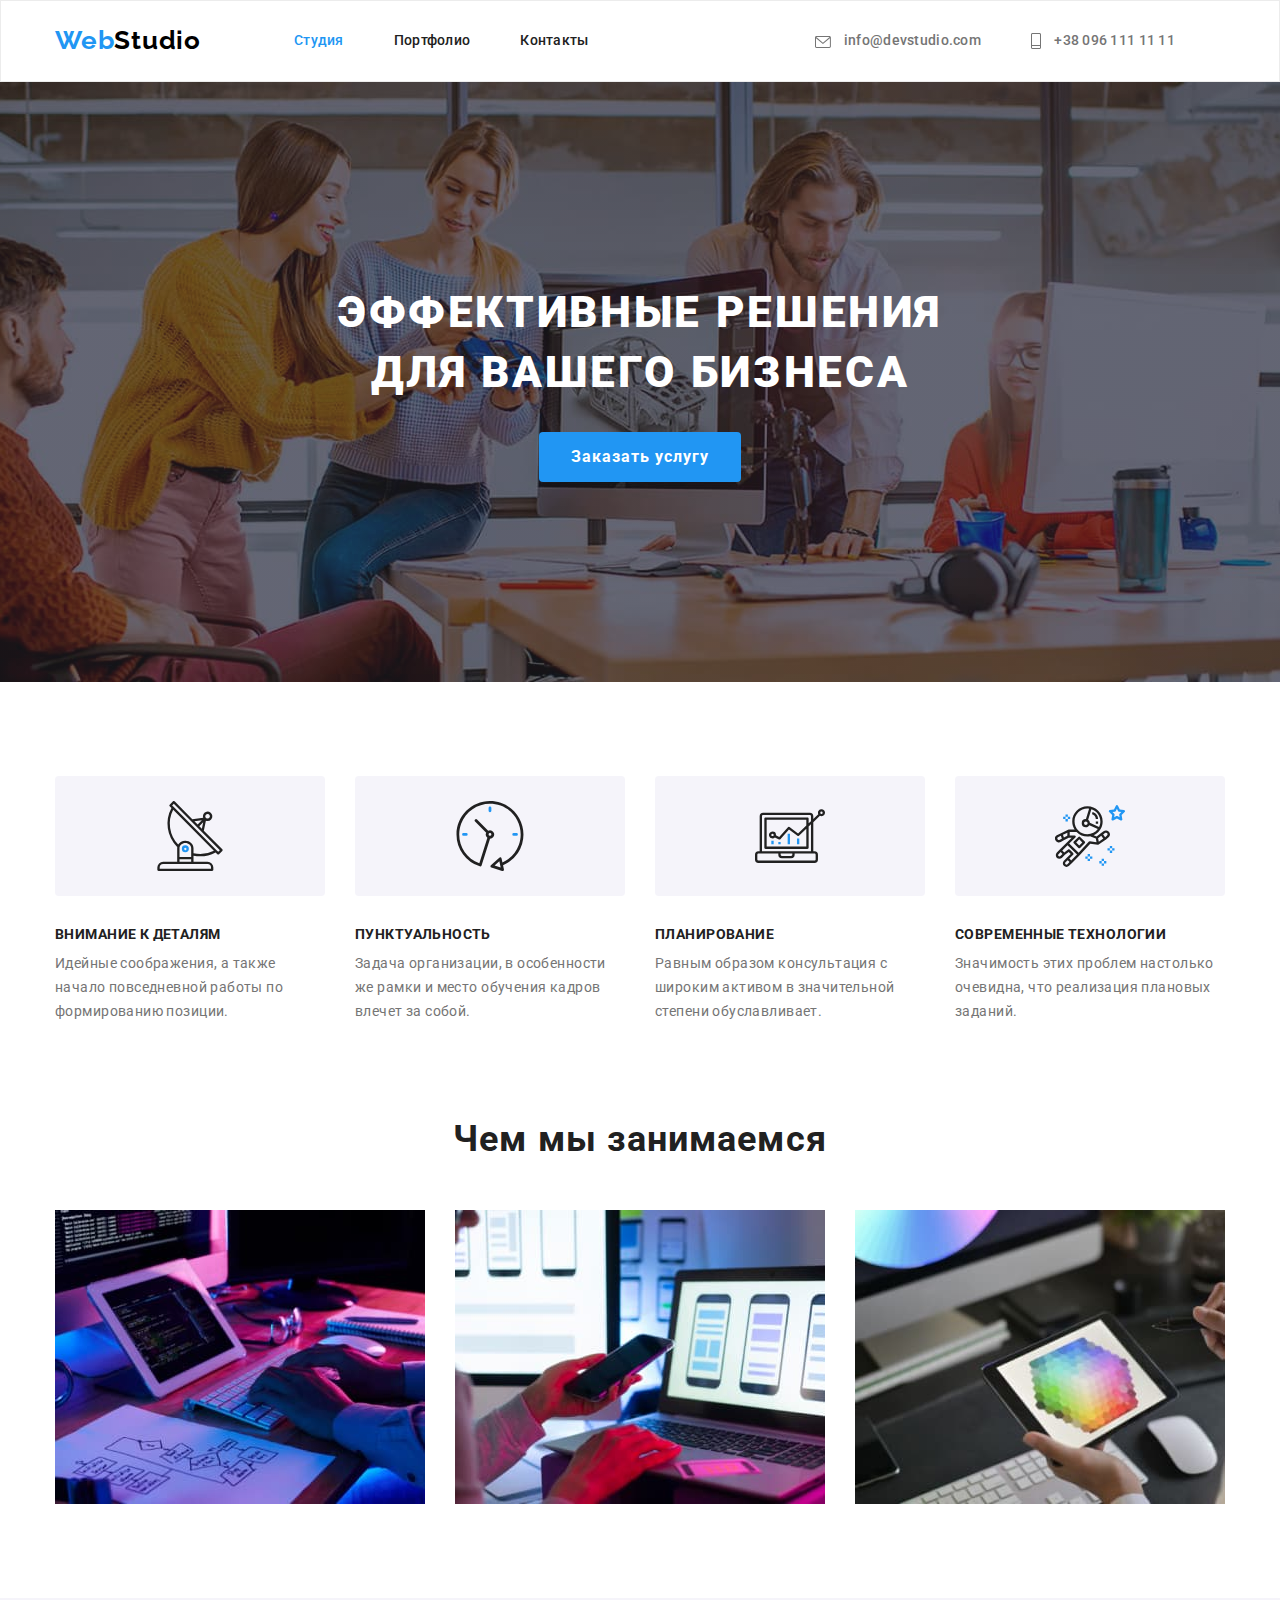
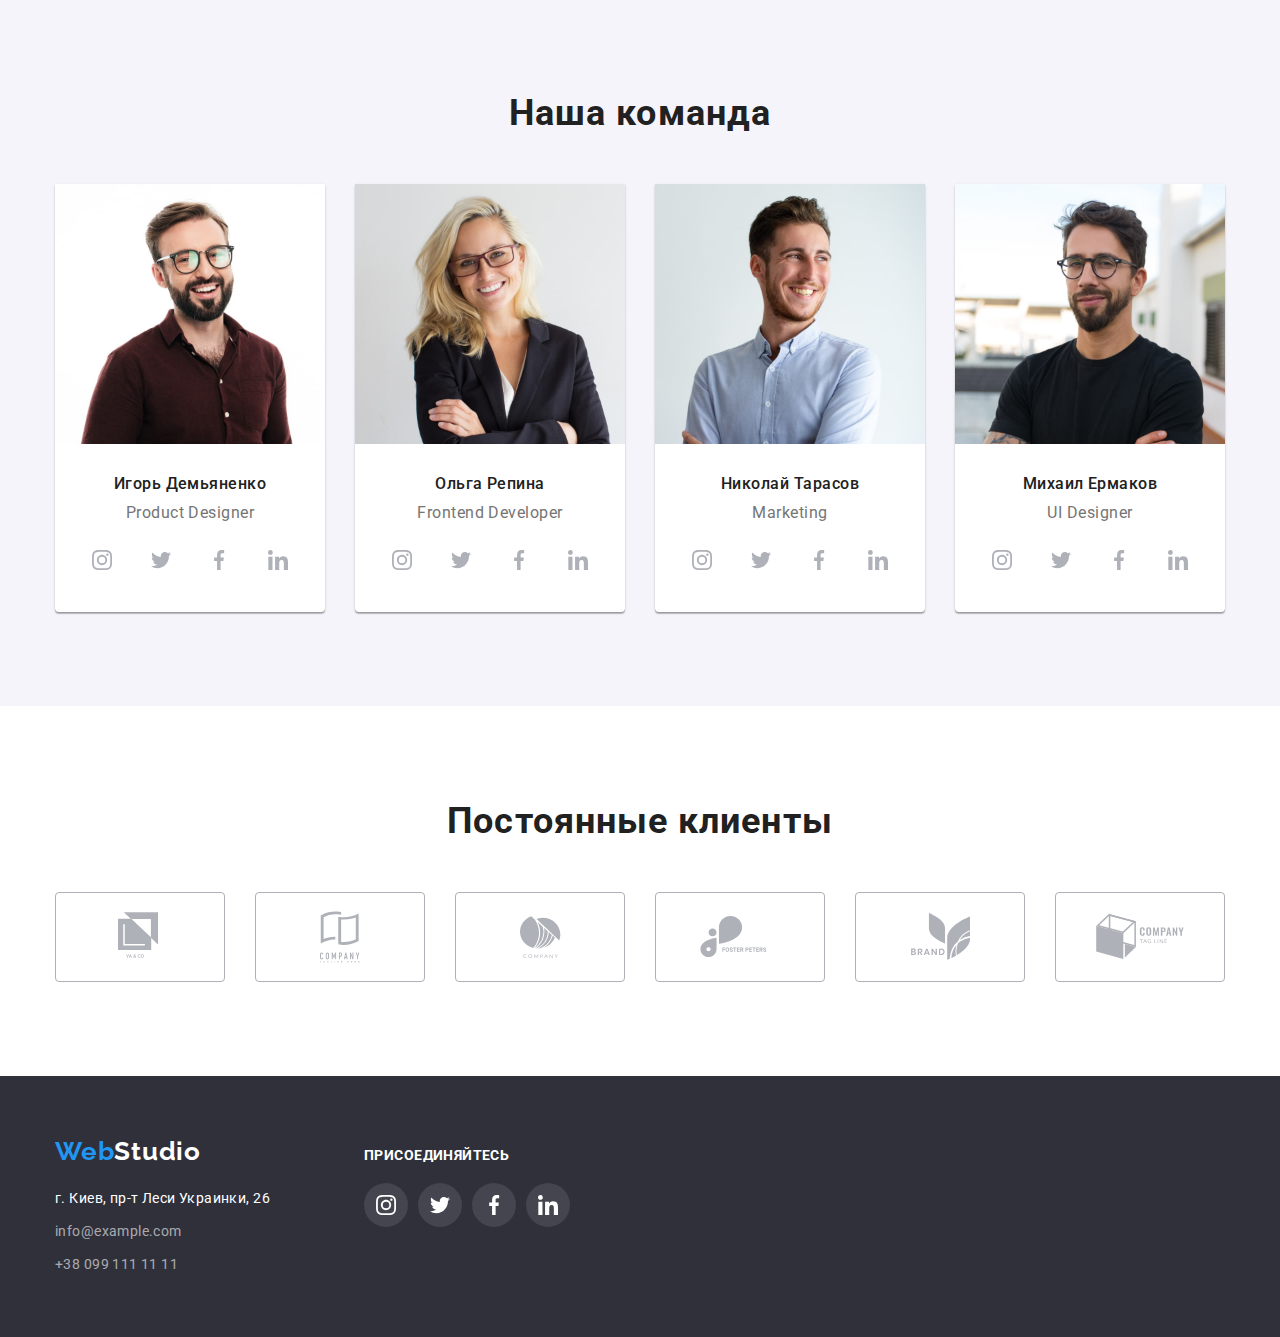
==== index.html @ 9474ae9e "Commit#1" ====
<!DOCTYPE html>
<html lang="ru">
  <head>
    <meta charset="UTF-8" />
    <meta name="viewport" content="width=device-width, initial-scale=1.0" />
    <title>WebStudio</title>
    <link
      rel="stylesheet"
      href="https://cdnjs.cloudflare.com/ajax/libs/modern-normalize/1.0.0/modern-normalize.css"
    />
    <link
      href="https://fonts.googleapis.com/css2?family=Raleway:wght@700&family=Roboto:wght@400;500;700;900&display=swap"
      rel="stylesheet"
    />
    <link rel="stylesheet" href="./css/styles.css" />
  </head>
  <body>
    <!-- HEADER -->
    <header class="header">
      <div class="container">
        <nav class="navigation">
          <a
            class="logo logo-header link"
            href="./index.html"
            aria-label="WebStudio Logo"
            lang="en"
            ><span class="logo-item">Web</span>Studio</a
          >
          <ul class="navigation-list list">
            <li class="navigation-list-item">
              <a class="navigation-list-link link current" href="./index.html"
                >Студия</a
              >
            </li>
            <li class="navigation-list-item">
              <a class="navigation-list-link link" href="./portfolio.html"
                >Портфолио</a
              >
            </li>
            <li class="navigation-list-item">
              <a class="navigation-list-link link" href="">Контакты</a>
            </li>
          </ul>
        </nav>
        <address class="address">
          <ul class="header-address-list list">
            <li class="header-address-list-item">
              <a class="header-mail link" href="mailto:info@devstudio.com"
                ><svg class="icon-envelope header-icon">
                  <use href="./images/svg/sprite.svg#icon-envelope"></use>
                </svg>
                info@devstudio.com</a
              >
            </li>
            <li class="header-address-list-item">
              <a class="header-tel-link link" href="tel:+380961111111"
                ><svg class="icon-mobile header-icon">
                  <use href="./images/svg/sprite.svg#icon-mobile"></use>
                </svg>
                +38 096 111 11 11</a
              >
            </li>
          </ul>
        </address>
      </div>
    </header>
    <main>
      <!-- HERO -->
        <section class="hero">
          <h1 class="hero-title">
            Эффективные решения<br />для вашего бизнеса
          </h1>
          <button class="hero-btn" type="button">Заказать услугу</button>
        </section>

      <!-- ADVANTAGES -->
      <section class="advantages">
        <div class="container">
          <h2 hidden>Преимущества</h2>
          <ul class="advantages-list list">
            <li class="advantages-list-item icon-antenna">
              <h3 class="advantages-subtitle">Внимание к деталям</h3>
              <p class="advantages-description">
                Идейные соображения, а также начало повседневной работы по
                формированию позиции.
              </p>
            </li>
            <li class="advantages-list-item icon-clock">
              <h3 class="advantages-subtitle">Пунктуальность</h3>
              <p class="advantages-description">
                Задача организации, в особенности же рамки и место обучения
                кадров влечет за собой.
              </p>
            </li>
            <li class="advantages-list-item icon-diagram">
              <h3 class="advantages-subtitle">Планирование</h3>
              <p class="advantages-description">
                Равным образом консультация с широким активом в значительной
                степени обуславливает.
              </p>
            </li>
            <li class="advantages-list-item icon-astronaut">
              <h3 class="advantages-subtitle">Современные технологии</h3>
              <p class="advantages-description">
                Значимость этих проблем настолько очевидна, что реализация
                плановых заданий.
              </p>
            </li>
          </ul>
        </div>
      </section>

      <!-- ACTIVITIES -->
      <section class="activities">
        <div class="container">
          <h2 class="title">Чем мы занимаемся</h2>
          <ul class="activities-list list">
            <li class="activities-list-item">
              <img
                class="activities-img"
                src="./images/activities/activity_1.jpg"
                alt="Написание кода"
                width="370"
                height="294"
              />
            </li>
            <li class="activities-list-item">
              <img
                class="activities-img"
                src="./images/activities/activity_2.jpg"
                alt="Оптимизация для смартфонов"
                width="370"
                height="294"
              />
            </li>
            <li class="activities-list-item">
              <img
                class="activities-img"
                src="./images/activities/activity_3.jpg"
                alt="Графический дизайн"
                width="370"
                height="294"
              />
            </li>
          </ul>
        </div>
      </section>

      <!-- MASTERS -->
      <section class="masters">
        <div class="container">
          <h2 class="title">Наша команда</h2>
          <ul class="masters-list list">
            <li class="masters-list-item">
              <img
                class="masters-img"
                src="./images/masters/master_1.jpg"
                alt="Игорь Демьяненко"
                width="270"
                height="260"
              />
              <div class="masters-container">
                <h3 class="masters-subtitle">Игорь Демьяненко</h3>
                <p class="masters-description">Product Designer</p>
                <ul class="social-list list">
                  <li class="social-list-item">
                    <a class="social-list-link" href="">
                      <svg class="social-list-svg">
                        <use
                          href="./images/svg/sprite.svg#icon-instagram"
                        ></use>
                      </svg>
                    </a>
                  </li>
                  <li class="social-list-item">
                    <a class="social-list-link" href="">
                      <svg class="social-list-svg">
                        <use href="./images/svg/sprite.svg#icon-twitter"></use>
                      </svg>
                    </a>
                  </li>
                  <li class="social-list-item">
                    <a class="social-list-link" href="">
                      <svg class="social-list-svg">
                        <use href="./images/svg/sprite.svg#icon-facebook"></use>
                      </svg>
                    </a>
                  </li>
                  <li class="social-list-item">
                    <a class="social-list-link" href="">
                      <svg class="social-list-svg">
                        <use href="./images/svg/sprite.svg#icon-linkedin"></use>
                      </svg>
                    </a>
                  </li>
                </ul>
              </div>
            </li>
            <li class="masters-list-item">
              <img
                class="masters-img"
                src="./images/masters/master_2.jpg"
                alt="Ольга Репина"
                width="270"
                height="260"
              />
              <div class="masters-container">
                <h3 class="masters-subtitle">Ольга Репина</h3>
                <p class="masters-description">Frontend Developer</p>
                <ul class="social-list list">
                  <li class="social-list-item">
                    <a class="social-list-link" href="">
                      <svg class="social-list-svg">
                        <use
                          href="./images/svg/sprite.svg#icon-instagram"
                        ></use>
                      </svg>
                    </a>
                  </li>
                  <li class="social-list-item">
                    <a class="social-list-link" href="">
                      <svg class="social-list-svg">
                        <use href="./images/svg/sprite.svg#icon-twitter"></use>
                      </svg>
                    </a>
                  </li>
                  <li class="social-list-item">
                    <a class="social-list-link" href="">
                      <svg class="social-list-svg">
                        <use href="./images/svg/sprite.svg#icon-facebook"></use>
                      </svg>
                    </a>
                  </li>
                  <li class="social-list-item">
                    <a class="social-list-link" href="">
                      <svg class="social-list-svg">
                        <use href="./images/svg/sprite.svg#icon-linkedin"></use>
                      </svg>
                    </a>
                  </li>
                </ul>
              </div>
            </li>
            <li class="masters-list-item">
              <img
                class="masters-img"
                src="./images/masters/master_3.jpg"
                alt="Николай Тарасов"
                width="270"
                height="260"
              />
              <div class="masters-container">
                <h3 class="masters-subtitle">Николай Тарасов</h3>
                <p class="masters-description">Marketing</p>
                <ul class="social-list list">
                  <li class="social-list-item">
                    <a class="social-list-link" href="">
                      <svg class="social-list-svg">
                        <use
                          href="./images/svg/sprite.svg#icon-instagram"
                        ></use>
                      </svg>
                    </a>
                  </li>
                  <li class="social-list-item">
                    <a class="social-list-link" href="">
                      <svg class="social-list-svg">
                        <use href="./images/svg/sprite.svg#icon-twitter"></use>
                      </svg>
                    </a>
                  </li>
                  <li class="social-list-item">
                    <a class="social-list-link" href="">
                      <svg class="social-list-svg">
                        <use href="./images/svg/sprite.svg#icon-facebook"></use>
                      </svg>
                    </a>
                  </li>
                  <li class="social-list-item">
                    <a class="social-list-link" href="">
                      <svg class="social-list-svg">
                        <use href="./images/svg/sprite.svg#icon-linkedin"></use>
                      </svg>
                    </a>
                  </li>
                </ul>
              </div>
            </li>
            <li class="masters-list-item">
              <img
                class="masters-img"
                src="./images/masters/master_4.jpg"
                alt="Михаил Ермаков"
                width="270"
                height="260"
              />
              <div class="masters-container">
                <h3 class="masters-subtitle">Михаил Ермаков</h3>
                <p class="masters-description">UI Designer</p>
                <ul class="social-list list">
                  <li class="social-list-item">
                    <a class="social-list-link" href="">
                      <svg class="social-list-svg">
                        <use
                          href="./images/svg/sprite.svg#icon-instagram"
                        ></use>
                      </svg>
                    </a>
                  </li>
                  <li class="social-list-item">
                    <a class="social-list-link" href="">
                      <svg class="social-list-svg">
                        <use href="./images/svg/sprite.svg#icon-twitter"></use>
                      </svg>
                    </a>
                  </li>
                  <li class="social-list-item">
                    <a class="social-list-link" href="">
                      <svg class="social-list-svg">
                        <use href="./images/svg/sprite.svg#icon-facebook"></use>
                      </svg>
                    </a>
                  </li>
                  <li class="social-list-item">
                    <a class="social-list-link" href="">
                      <svg class="social-list-svg">
                        <use href="./images/svg/sprite.svg#icon-linkedin"></use>
                      </svg>
                    </a>
                  </li>
                </ul>
              </div>
            </li>
          </ul>
        </div>
      </section>

      <!-- CLIENTS -->
      <section class="clients">
        <div class="container">
          <h2 class="title">Постоянные клиенты</h2>
          <ul class="clients-list list">
            <li class="clients-list-item">
              <a class="clients-list-link link" href="">
                <svg class="clients-list-svg client-1">
                  <use href="./images/svg/sprite.svg#icon-logo_1"></use>
                </svg>
              </a>
            </li>
            <li class="clients-list-item">
              <a class="clients-list-link link" href="">
                <svg class="clients-list-svg client-2">
                  <use href="./images/svg/sprite.svg#icon-logo_2"></use>
                </svg>
              </a>
            </li>
            <li class="clients-list-item">
              <a class="clients-list-link link" href="">
                <svg class="clients-list-svg client-3">
                  <use href="./images/svg/sprite.svg#icon-logo_3"></use>
                </svg>
              </a>
            </li>
            <li class="clients-list-item">
              <a class="clients-list-link link" href="">
                <svg class="clients-list-svg client-4">
                  <use href="./images/svg/sprite.svg#icon-logo_4"></use>
                </svg>
              </a>
            </li>
            <li class="clients-list-item">
              <a class="clients-list-link link" href="">
                <svg class="clients-list-svg client-5">
                  <use href="./images/svg/sprite.svg#icon-logo_5"></use>
                </svg>
              </a>
            </li>
            <li class="clients-list-item">
              <a class="clients-list-link link" href="">
                <svg class="clients-list-svg client-6">
                  <use href="./images/svg/sprite.svg#icon-logo_6"></use>
                </svg>
              </a>
            </li>
          </ul>
        </div>
      </section>
    </main>
    <footer class="footer">
      <div class="container">
        <div>
          <a
            class="logo logo-footer link"
            href="./index.html"
            aria-label="WebStudio Logo"
            lang="en"
          >
            <span class="logo-item">Web</span>Studio</a
          >
          <address>
            <ul class="footer-list list">
              <li class="footer-list-item">
                <a
                  class="footer-address link"
                  href="https://goo.gl/maps/Zfj8epgxewDP32ScA"
                  target="blank"
                  >г. Киев, пр-т Леси Украинки, 26</a
                >
              </li>
              <li class="footer-list-item">
                <a class="footer-mail link" href="mailto:info@example.com"
                  >info@example.com</a
                >
              </li>
              <li class="footer-list-item">
                <a class="footer-tel-link link" href="tel:+380991111111"
                  >+38 099 111 11 11</a
                >
              </li>
            </ul>
          </address>
        </div>
        <div class="footer-social-list-container">
          <p class="footer-text">присоединяйтесь</p>
          <ul class="footer-social-list list">
            <li class="footer-social-list-item">
              <a class="footer-social-list-link link" href="">
                <svg class="footer-social-list-svg">
                  <use href="./images/svg/sprite.svg#icon-instagram"></use>
                </svg>
              </a>
            </li>
            <li class="footer-social-list-item">
              <a class="footer-social-list-link link" href="">
                <svg class="footer-social-list-svg">
                  <use href="./images/svg/sprite.svg#icon-twitter"></use>
                </svg>
              </a>
            </li>
            <li class="footer-social-list-item">
              <a class="footer-social-list-link link" href="">
                <svg class="footer-social-list-svg">
                  <use href="./images/svg/sprite.svg#icon-facebook"></use>
                </svg>
              </a>
            </li>
            <li class="footer-social-list-item">
              <a class="footer-social-list-link link" href="">
                <svg class="footer-social-list-svg">
                  <use href="./images/svg/sprite.svg#icon-linkedin"></use>
                </svg>
              </a>
            </li>
          </ul>
        </div>
      </div>
    </footer>
  </body>
</html>
---- css/styles.css ----
:root {
  --main-font: "Roboto", sans-serif;
  --secondary-font: "Raleway", sans-serif;
  --main-light-theme-color: #757575;
  --main-dark-theme-color: rgba(255, 255, 255, 0.6);
  --logo-color: #000000;
  --title-light-theme-color: #212121;
  --title-dark-theme-color: #ffffff;
  --accent-color: #2196f3;
  --background-dark-theme: #2f303a;
  --background-light-theme: #f5f4fa;
  --border-color: #eeeeee;
  --icon-theme: #afb1b8;
}

*,
*::before,
*::after {
  margin: 0;
  padding: 0;
}

body {
  font-family: var(--main-font);
}

.list {
  list-style: none;
}
.link {
  font-style: normal;
  text-decoration: none;
  cursor: pointer;
}

img {
  display: block;
}

.container {
  width: 1200px;
  padding: 0 15px;
  margin: 0 auto;
}

/*  ============ COMPONENTS  ============ */
.title {
  font-weight: 700;
  font-size: 36px;
  line-height: 1.167;
  text-align: center;
  letter-spacing: 0.03em;
  color: var(--title-light-theme-color);
}

.logo {
  font-family: var(--secondary-font);
  font-weight: 700;
  font-size: 26px;
  line-height: 1.192;
  letter-spacing: 0.03em;
}
/*  ============ END COMPONENTS  ============ */

/*  ============ HEADER  ============ */

.header {
  border: 1px solid #ececec;
}

.header .container {
  display: flex;
  align-items: center;
}

.header .link {
  display: block;
  padding-top: 24px;
  padding-bottom: 25px;
}

.navigation {
  display: flex;
  align-items: center;
}

.navigation-list {
  display: flex;
}

.header-address-list {
  display: flex;
  align-items: center;
}

.logo {
  margin-right: 93px;
}

.navigation-list-item:not(:last-child) {
  margin-right: 50px;
}

.header .address {
  margin-left: auto;
}

.header-address-list-item {
  margin-right: 50px;
}

.logo-header {
  color: var(--logo-color);
}

.navigation-list-link {
  font-weight: 500;
  font-size: 14px;
  line-height: 1.143;
  letter-spacing: 0.02em;
  color: var(--title-light-theme-color);
}

.navigation-list-link.current,
.logo-item,
.navigation-list-link:hover,
.navigation-list-link:focus,
.header-tel-link:hover,
.header-tel-link:focus,
.header-mail:hover,
.header-mail:focus {
  color: var(--accent-color);
}

.header-mail,
.header-tel-link {
  font-weight: 500;
  font-size: 14px;
  line-height: 1.143;
  letter-spacing: 0.02em;
  color: var(--main-light-theme-color);
}

.icon-envelope {
  width: 16px;
  height: 12px;
}

.icon-mobile {
  width: 10px;
  height: 16px;
}

.header-icon {
  margin-right: 10px;
  vertical-align: middle;
  fill: var(--main-light-theme-color);
}

.header-mail:hover .icon-envelope,
.header-tel-link:hover .icon-mobile {
  fill: var(--accent-color);
}

/*  ============ END HEADER  ============ */

/*  ============ HERO  ============ */
.hero {
  padding-top: 200px;
  padding-bottom: 200px;
  text-align: center;
  max-width: 1600px;
  min-height: 600px;
  margin-left: auto;
  margin-right: auto;
  background: var(--background-dark-theme);
  background-image: linear-gradient(
      to right,
      rgba(47, 48, 58, 0.4),
      rgba(47, 48, 58, 0.4)
    ),
    url(../images/hero/hero-bg.jpg);
  background-repeat: no-repeat;
  background-size: cover;
  background-position: center;
}

.hero-title {
  font-weight: 900;
  font-size: 44px;
  line-height: 1.364;
  letter-spacing: 0.06em;
  text-transform: uppercase;
  color: var(--title-dark-theme-color);
  margin-bottom: 30px;
}

.hero-btn {
  font-family: var(--main-font);
  font-weight: 700;
  font-size: 16px;
  line-height: 1.875;
  letter-spacing: 0.06em;
  color: var(--title-dark-theme-color);
  background-color: var(--accent-color);
  min-width: 200px;
  height: 50px;
  padding: 10px 32px;
  border: 0px;
  border-radius: 4px;
}
/*  ============ END HERO  ============ */

/*  ============ ADVANTAGES  ============ */
.advantages-list {
  display: flex;
}

.advantages-list-item:not(:last-child) {
  margin-right: 30px;
}

.advantages-list-item {
  width: 270px;
}

.advantages .container {
  padding-top: 94px;
  padding-bottom: 94px;
}

.advantages-subtitle {
  font-weight: 700;
  font-size: 14px;
  line-height: 1.143;
  letter-spacing: 0.03em;
  text-transform: uppercase;
  color: var(--title-light-theme-color);
  margin-bottom: 10px;
}

.advantages-description {
  font-weight: 400;
  font-size: 14px;
  line-height: 1.714;
  letter-spacing: 0.03em;
  color: var(--main-light-theme-color);
}

.advantages-list-item::before {
  display: block;
  content: "";
  height: 120px;
  margin-bottom: 30px;
  border-radius: 4px;
  background: var(--background-light-theme);
  background-size: 70px;
  background-repeat: no-repeat;
  background-position: center;
}

.icon-antenna::before {
  background-image: url("../images/svg/antenna.svg");
}

.icon-clock::before {
  background-image: url("../images/svg/clock.svg");
}

.icon-diagram::before {
  background-image: url("../images/svg/diagram.svg");
}

.icon-astronaut::before {
  background-image: url("../images/svg/astronaut.svg");
}

/*  ============ END ADVANTAGES  ============ */

/*  ============ ACTIVITIES  ============ */
.activities .title {
  margin-bottom: 50px;
}

.activities-list {
  display: flex;
}

.activities-list-item:not(:last-child) {
  margin-right: 30px;
}

.activities .container {
  padding-bottom: 94px;
}

/*  ============ END ACTIVITIES  ============ */

/*  ============ MASTERS  ============ */
.masters {
  background-color: var(--background-light-theme);
  text-align: center;
}

.masters .container {
  padding-top: 94px;
  padding-bottom: 94px;
}

.masters-list {
  display: flex;
}

.masters .title {
  margin-bottom: 50px;
}

.masters-list-item:not(:last-child) {
  margin-right: 30px;
}

.masters-list-item {
  width: 270px;
  background-color: var(--title-dark-theme-color);
  border-radius: 0px 0px 4px 4px;
  box-shadow: 0px 1px 3px rgba(0, 0, 0, 0.12), 0px 1px 1px rgba(0, 0, 0, 0.14),
    0px 2px 1px rgba(0, 0, 0, 0.2);
}

.masters-subtitle {
  font-weight: 500;
  font-size: 16px;
  line-height: 1.188;
  letter-spacing: 0.03em;
  color: var(--title-light-theme-color);
  margin-bottom: 10px;
}

.masters-description {
  margin-bottom: 16px;
  font-weight: 400;
  font-size: 16px;
  line-height: 1.188;
  letter-spacing: 0.03em;
  color: var(--main-light-theme-color);
}

.masters-container {
  padding-top: 30px;
  padding-bottom: 30px;
  padding-left: 10px;
  padding-right: 10px;
}

.social-list-link {
  display: flex;
  align-items: center;
  justify-content: center;
  width: 44px;
  height: 44px;
  border-radius: 50%;
}

.social-list-svg {
  width: 20px;
  height: 20px;
  fill: var(--icon-theme);
}

.social-list {
  display: flex;
  justify-content: space-evenly;
}

.social-list-link:hover {
  background-color: var(--accent-color);
}

.social-list-link:hover .social-list-svg {
  fill: var(--title-dark-theme-color);
}
/*  ============ END MASTERS  ============ */

/*  ============ CLIENTS  ============ */
.clients {
  padding-top: 94px;
  padding-bottom: 94px;
}

.clients .title {
  margin-bottom: 50px;
}

.clients-list-link {
  display: flex;
  align-items: center;
  justify-content: center;
  width: 170px;
  height: 90px;
  border: 1px solid var(--icon-theme);
  border-radius: 4px;
}

.clients-list {
  display: flex;
  justify-content: space-between;
}

.client-1 {
  width: 44.27px;
  height: 49.23px;
}

.client-2 {
  width: 40px;
  height: 52px;
}

.client-3 {
  width: 41px;
  height: 42.6px;
}

.client-4 {
  width: 79.66px;
  height: 42.02px;
}

.client-5 {
  width: 59px;
  height: 47px;
}

.client-6 {
  width: 88.48px;
  height: 45.44px;
}

.clients-list-svg {
  fill: var(--icon-theme);
}

.clients-list-link:hover .clients-list-svg,
.clients-list-link:focus .clients-list-svg {
  fill: var(--accent-color);
}

.clients-list-link:hover,
.clients-list-link:focus {
  border: 1px solid var(--accent-color);
}

/*  ============ END CLIENTS  ============ */

/*  ============ PORTFOLIO PROJECTS  ============ */
.projects .container {
  padding-top: 94px;
  padding-bottom: 94px;
}

.projects-btn-list {
  display: flex;
  justify-content: center;
  margin-bottom: 50px;
}

.projects-btn {
  font-weight: 500;
  font-size: 16px;
  line-height: 1.625;
  letter-spacing: 0.03em;
  padding: 6px 22px;
  border-radius: 4px;
  border: 0px;
  background-color: var(--background-light-theme);
  cursor: pointer;
}

.projects-btn-list-item:not(:last-child) {
  margin-right: 8px;
}

.projects-btn:hover,
.projects-btn:focus {
  color: var(--title-dark-theme-color);
  background-color: var(--accent-color);
}

.projects-list {
  display: flex;
  flex-wrap: wrap;
}

.projects-list-link {
  display: block;
}

.projects-list-link:hover {
  box-shadow: 0px 1px 1px rgba(0, 0, 0, 0.12), 0px 4px 4px rgba(0, 0, 0, 0.06),
    1px 4px 6px rgba(0, 0, 0, 0.16);
}

.projects-list-item:not(:nth-child(3n)) {
  margin-right: 30px;
}

.projects-list-item:not(:nth-last-child(-n + 3)) {
  margin-bottom: 30px;
}

.projects-list-item {
  width: 370px;
  background: var(--title-dark-theme-color);
  border: 1px solid var(--border-color);
}

.projects-container {
  padding: 20px 24px;
}

.projects-subtitle {
  font-weight: 700;
  font-size: 18px;
  line-height: 2;
  letter-spacing: 0.06em;
  color: var(--title-light-theme-color);
  margin-bottom: 4px;
}
.projects-description {
  font-weight: 400;
  font-size: 16px;
  line-height: 1.875;
  letter-spacing: 0.03em;
  color: var(--main-light-theme-color);
}
/*  ============ END PORTFOLIO PROJECTS  ============ */

/*  ============ FOOTER  ============ */
.footer {
  background-color: var(--background-dark-theme);
}

.footer .container {
  display: flex;
  align-items: baseline;
  padding-top: 60px;
  padding-bottom: 60px;
}

.logo-footer {
  color: var(--title-dark-theme-color);
  display: block;
  margin-bottom: 20px;
}

.footer-list-item:not(:last-child) {
  margin-bottom: 9px;
}

.footer-address,
.footer-mail,
.footer-tel-link {
  font-weight: 400;
  font-size: 14px;
  line-height: 1.714;
  letter-spacing: 0.03em;
}

.footer-address {
  color: var(--title-dark-theme-color);
}

.footer-mail,
.footer-tel-link {
  color: var(--main-dark-theme-color);
}

.footer-address:hover,
.footer-address:focus,
.footer-mail:hover,
.footer-mail:focus,
.footer-tel-link:hover,
.footer-tel-link:focus {
  color: var(--accent-color);
}

.footer-social-list-container {
  margin-left: 70px;
}

.footer-text {
  font-weight: 700;
  font-size: 14px;
  line-height: 1.142;
  letter-spacing: 0.03em;
  text-transform: uppercase;
  color: var(--title-dark-theme-color);
  margin-bottom: 20px;
}
.footer-social-list {
  display: flex;
}

.footer-social-list-item:not(:last-child) {
  margin-right: 10px;
}

.footer-social-list-link {
  display: flex;
  align-items: center;
  justify-content: center;
  width: 44px;
  height: 44px;
  border-radius: 50%;
  background-color: rgba(255, 255, 255, 0.1);
}

.footer-social-list-link:hover {
  background-color: var(--accent-color);
}

.footer-social-list-svg {
  width: 20px;
  height: 20px;
  fill: var(--title-dark-theme-color);
}
/*  ============ END FOOTER  ============ */
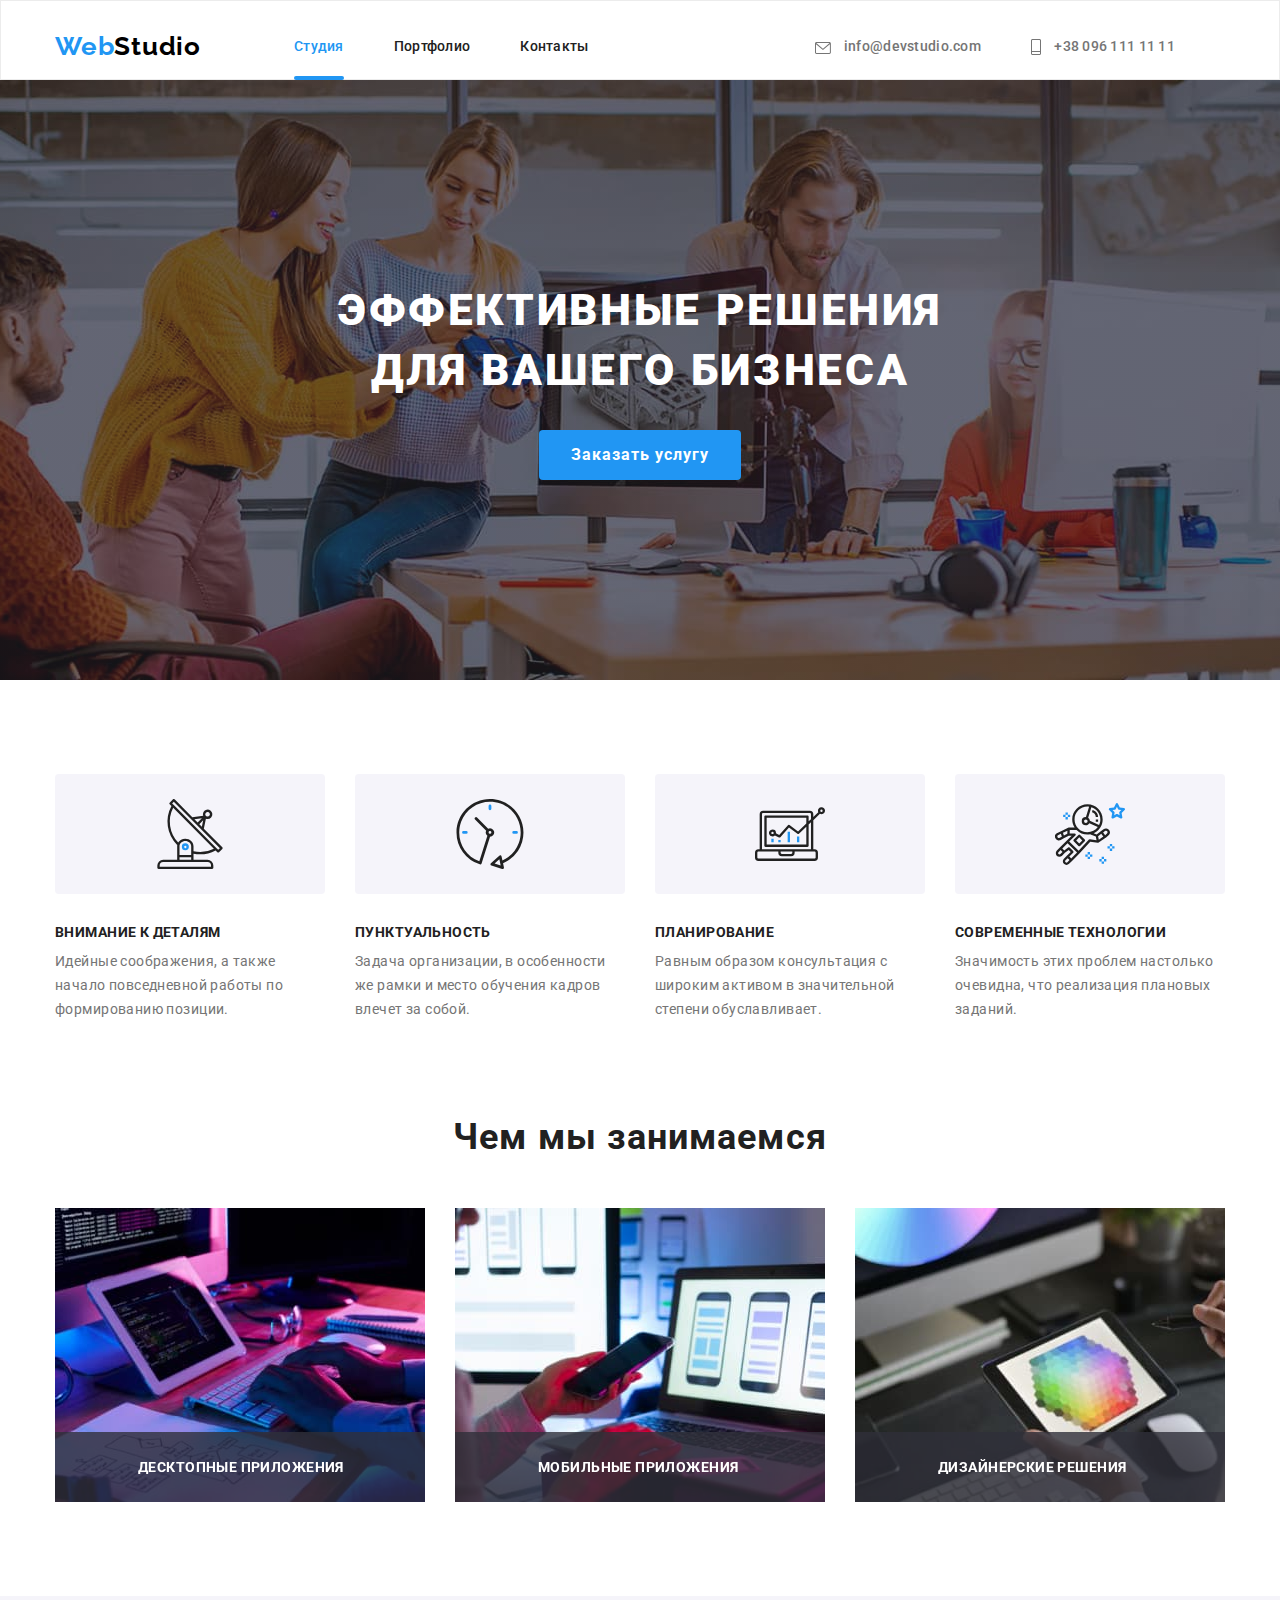
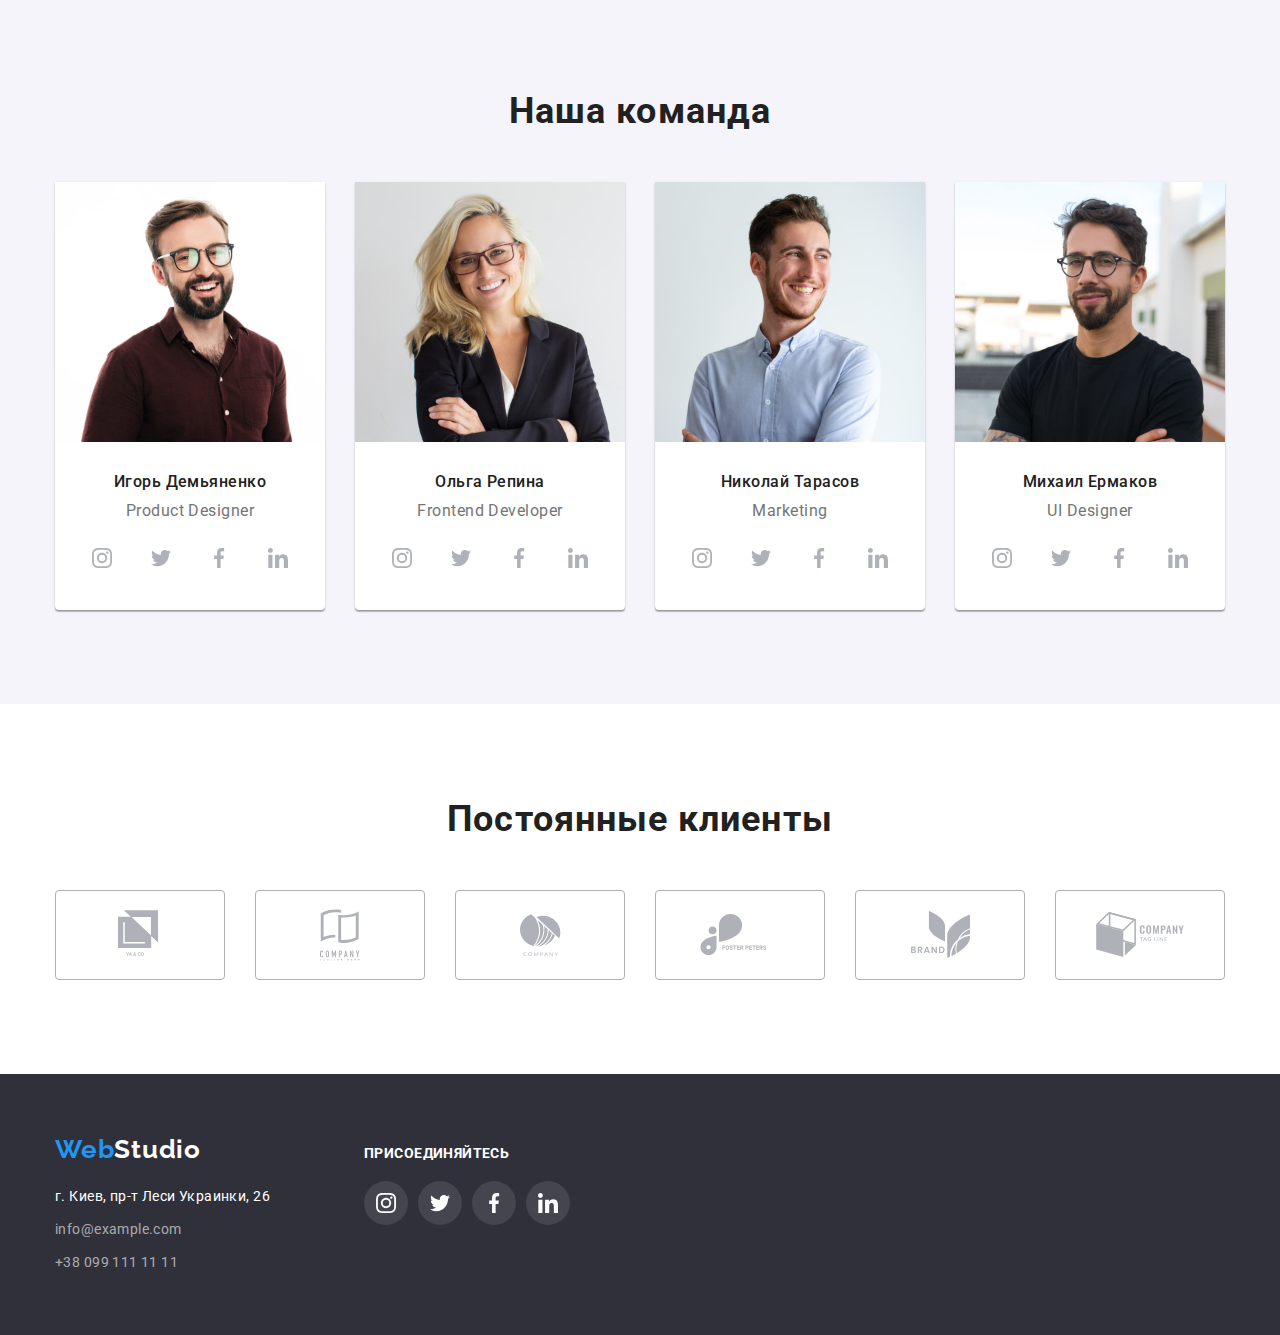
==== commit c39e3fd9: "Commit#2" ====
--- a/index.html
+++ b/index.html
@@ -70,7 +70,12 @@
           <h1 class="hero-title">
             Эффективные решения<br />для вашего бизнеса
           </h1>
-          <button class="hero-btn" type="button">Заказать услугу</button>
+          <button class="hero-btn" type="button" data-modal-open>Заказать услугу</button>
+          <div class="backdrop is-hidden" data-modal>
+            <div class="modal">
+              <button class="modal-btn" data-modal-close>Закрыть</button>
+            </div>
+          </div>
         </section>
 
       <!-- ADVANTAGES -->
@@ -123,6 +128,7 @@
                 width="370"
                 height="294"
               />
+              <p class="activities-description">Десктопные приложения</p>
             </li>
             <li class="activities-list-item">
               <img
@@ -132,6 +138,7 @@
                 width="370"
                 height="294"
               />
+              <p class="activities-description">Мобильные приложения</p>
             </li>
             <li class="activities-list-item">
               <img
@@ -141,6 +148,7 @@
                 width="370"
                 height="294"
               />
+              <p class="activities-description">Дизайнерские решения</p>
             </li>
           </ul>
         </div>
@@ -455,5 +463,6 @@
         </div>
       </div>
     </footer>
+    <script src="./js/modal.js"></script>
   </body>
 </html>
--- a/css/styles.css
+++ b/css/styles.css
@@ -66,6 +66,7 @@
 
 .header {
   border: 1px solid #ececec;
+  height: 80px;
 }
 
 .header .container {
@@ -75,8 +76,8 @@
 
 .header .link {
   display: block;
-  padding-top: 24px;
-  padding-bottom: 25px;
+  padding-top: 30px;
+  padding-bottom: 26px;
 }
 
 .navigation {
@@ -130,6 +131,22 @@
 .header-mail:hover,
 .header-mail:focus {
   color: var(--accent-color);
+}
+
+.current {
+  position: relative;
+}
+
+.current::after {
+  content: "";
+  display: inline-block;
+  position: absolute;
+  left: 0;
+  bottom: 0;
+  width: 100%;
+  height: 4px;
+  background-color: var(--accent-color);
+  border-radius: 2px;
 }
 
 .header-mail,
@@ -208,7 +225,52 @@
   padding: 10px 32px;
   border: 0px;
   border-radius: 4px;
-}
+  cursor: pointer;
+}
+
+.backdrop {
+  position: fixed;
+  top: 0;
+  left: 0;
+  width: 100%;
+  height: 100%;
+  background-color: rgba(0, 0, 0, 0.2);
+}
+
+.modal {
+  position: absolute;
+  top: 50%;
+  left: 50%;
+  transform: translate(-50%, -50%);
+  width: 528px;
+  height: 581px;
+  background-color: #fff;
+}
+
+.backdrop.is-hidden {
+  opacity: 0;
+  pointer-events: none;
+}
+.modal-btn {
+  position: absolute;
+  top: 50%;
+  left: 50%;
+  transform: translate(-50%, -50%);
+  min-width: 200px;
+  height: 50px;
+  padding: 10px 32px;
+  border: 0px;
+  border-radius: 4px;
+  font-family: var(--main-font);
+  font-weight: 700;
+  font-size: 16px;
+  line-height: 1.875;
+  letter-spacing: 0.06em;
+  color: var(--title-dark-theme-color);
+  background-color: var(--accent-color);
+  cursor: pointer;
+}
+
 /*  ============ END HERO  ============ */
 
 /*  ============ ADVANTAGES  ============ */
@@ -286,8 +348,37 @@
   display: flex;
 }
 
+.activities-list-item {
+  position: relative;
+}
+
 .activities-list-item:not(:last-child) {
   margin-right: 30px;
+}
+
+.activities-list-item::before {
+  display: inline-block;
+  content: "";
+
+  position: absolute;
+  bottom: 0;
+  left: 0;
+  width: 100%;
+  height: 70px;
+
+  background: rgba(47, 48, 58, 0.8);
+}
+
+.activities-description {
+  position: absolute;
+  bottom: 27px;
+  left: 83px;
+  font-weight: 700;
+  font-size: 14px;
+  line-height: 1.143;
+  letter-spacing: 0.03em;
+  text-transform: uppercase;
+  color: var(--title-dark-theme-color);
 }
 
 .activities .container {
@@ -493,6 +584,7 @@
 
 .projects-list-link {
   display: block;
+  position: relative;
 }
 
 .projects-list-link:hover {
@@ -533,6 +625,45 @@
   letter-spacing: 0.03em;
   color: var(--main-light-theme-color);
 }
+
+.projects-list-link::before {
+  display: inline-block;
+  content: "";
+
+  position: absolute;
+  top: 0;
+  left: 0;
+  width: 370px;
+  height: 294px;
+  background: rgba(33, 150, 243, 0.9);
+
+  opacity: 0;
+}
+
+.projects-list-link:hover::before {
+  opacity: 1;
+}
+
+.projects-text {
+  position: absolute;
+  top: 63px;
+  left: 24px;
+  width: 322px;
+  height: 168px;
+
+  font-weight: 400;
+  font-size: 18px;
+  line-height: 1.556;
+  letter-spacing: 0.03em;
+  color: var(--title-dark-theme-color);
+
+  opacity: 0;
+}
+
+.projects-list-link:hover .projects-text {
+  opacity: 1;
+}
+
 /*  ============ END PORTFOLIO PROJECTS  ============ */
 
 /*  ============ FOOTER  ============ */
